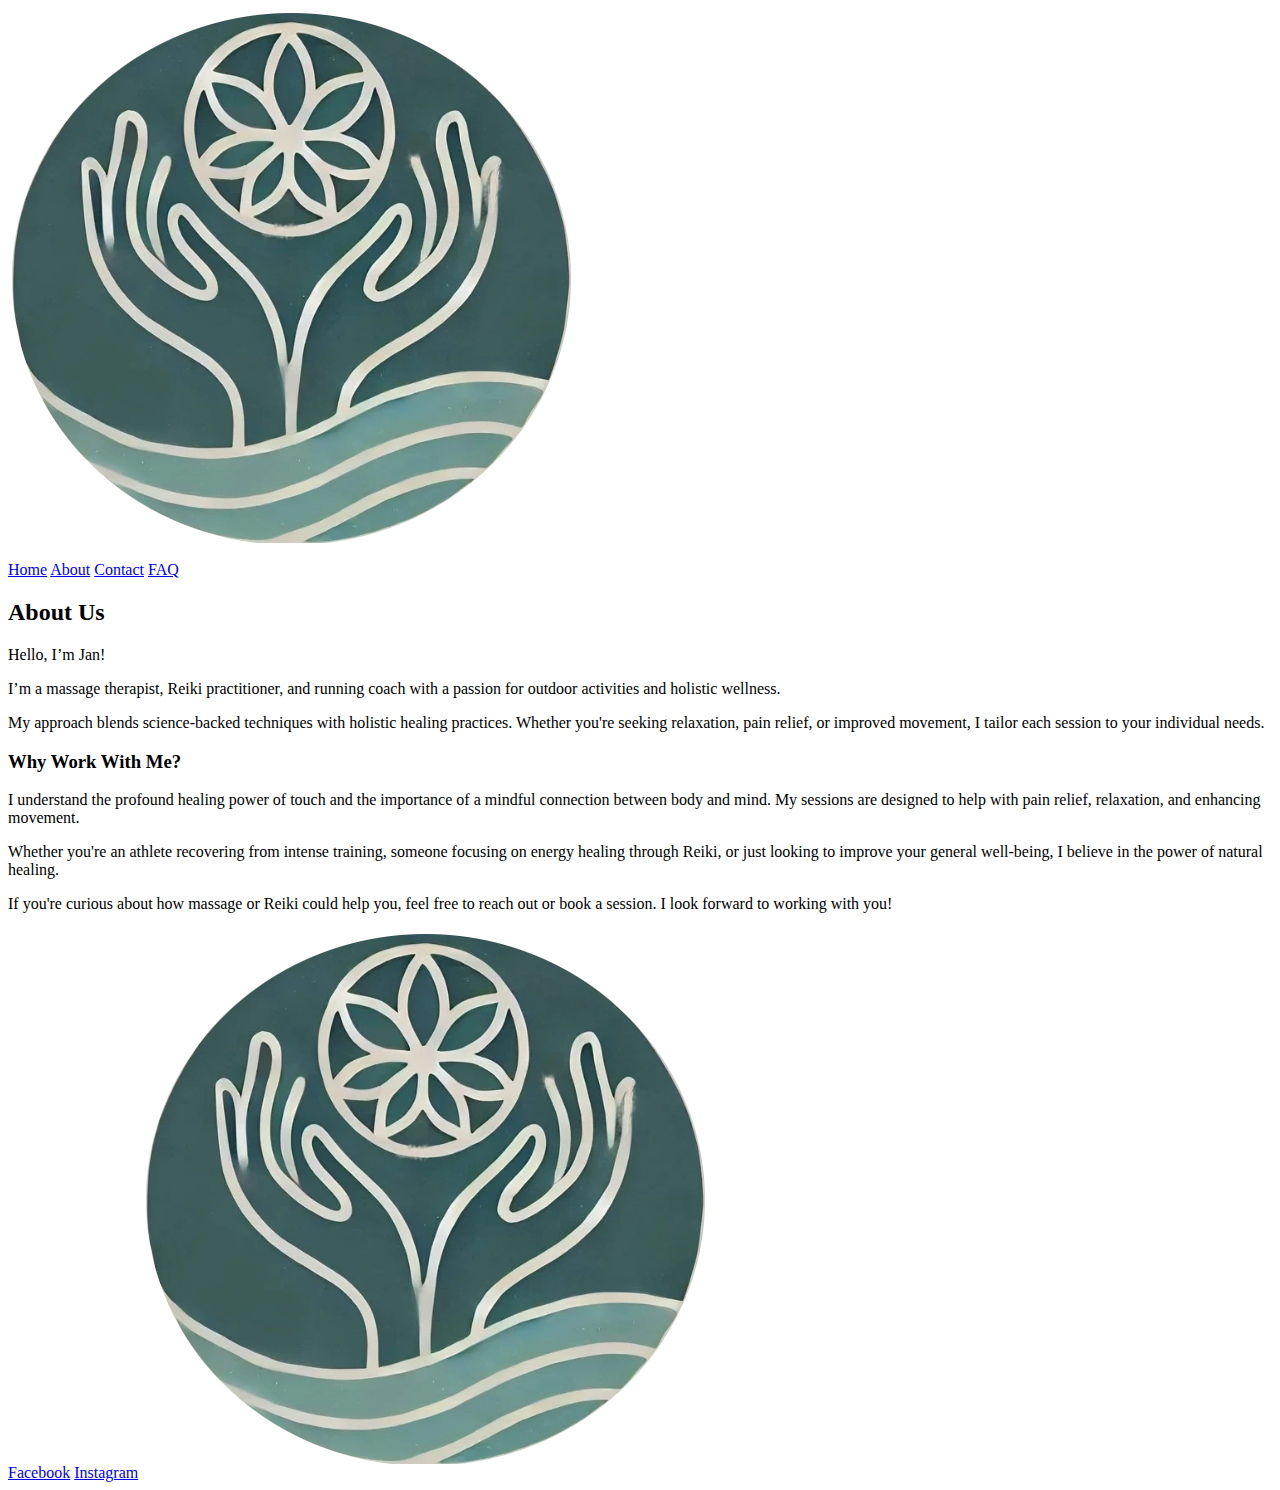
==== about.html @ 5c5024cf "first full run" ====
<!DOCTYPE html>
<html lang="en">
<head>
  <meta charset="UTF-8">
  <meta name="viewport" content="width=device-width, initial-scale=1.0">
  <title>About Us - Histon Massage</title>
  <link rel="stylesheet" href="about.css">
</head>
<body>
  <header>
    <a href="index.html">
      <img src="images/Logo.PNG" alt="Histon Massage Logo" class="logo">
    </a>
    <nav>
      <a href="index.html">Home</a>
      <a href="about.html">About</a>
      <a href="contact.html">Contact</a>
      <a href="faq.html">FAQ</a>
    </nav>
  </header>

  <section>
    <h2>About Us</h2>
    <p>Hello, I’m Jan!</p>
    <p>I’m a massage therapist, Reiki practitioner, and running coach with a passion for outdoor activities and holistic wellness.</p>
    <p>My approach blends science-backed techniques with holistic healing practices. Whether you're seeking relaxation, pain relief, or improved movement, I tailor each session to your individual needs.</p>
    <h3>Why Work With Me?</h3>
    <p>I understand the profound healing power of touch and the importance of a mindful connection between body and mind. My sessions are designed to help with pain relief, relaxation, and enhancing movement.</p>
    <p>Whether you're an athlete recovering from intense training, someone focusing on energy healing through Reiki, or just looking to improve your general well-being, I believe in the power of natural healing.</p>
    <p>If you're curious about how massage or Reiki could help you, feel free to reach out or book a session. I look forward to working with you!</p>
  </section>

  <footer>
    <a href="https://www.facebook.com/people/Histon-Massage-and-Holistic-Care/61568344555885/" target="_blank">Facebook</a>
    <a href="https://instagram.com" target="_blank">Instagram</a>
    <img src="images/Logo.PNG" alt="Histon Massage Logo">
  </footer>
</body>
</html>
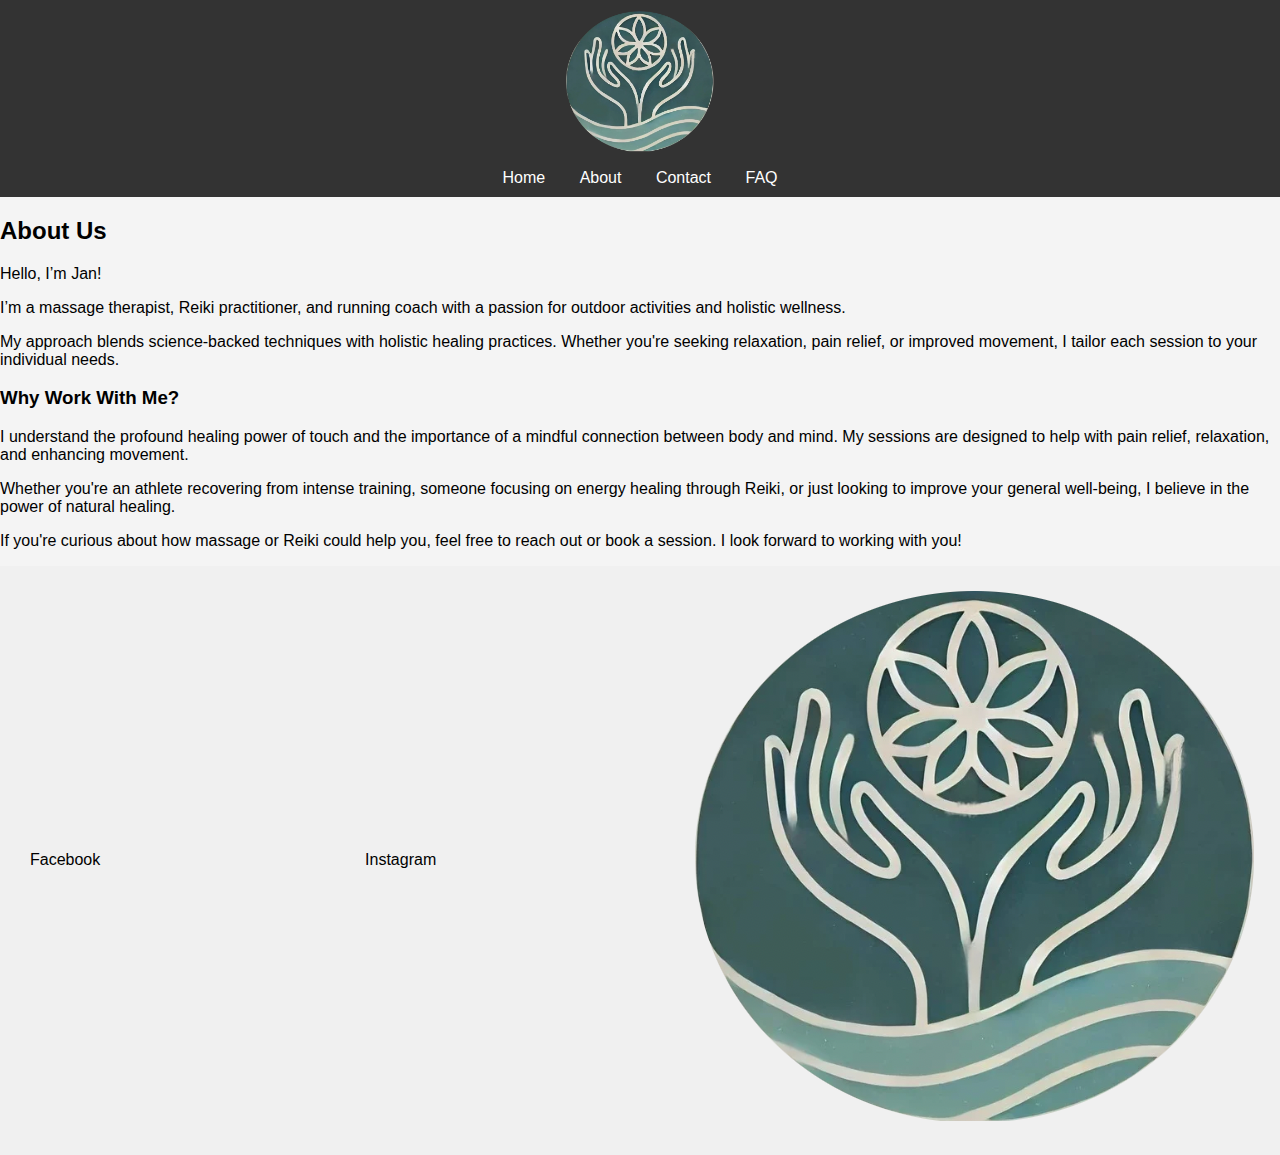
==== commit cd762358: "tester" ====
--- a/about.html
+++ b/about.html
@@ -4,7 +4,7 @@
   <meta charset="UTF-8">
   <meta name="viewport" content="width=device-width, initial-scale=1.0">
   <title>About Us - Histon Massage</title>
-  <link rel="stylesheet" href="about.css">
+  <link rel="stylesheet" href="css/about.css">
 </head>
 <body>
   <header>
--- a/css/about.css
+++ b/css/about.css
@@ -0,0 +1,75 @@
+/* Common styling similar to style.css */
+body {
+    font-family: Arial, sans-serif;
+    margin: 0;
+    padding: 0;
+    background-color: #f4f4f4;
+  }
+  
+  header {
+    background-color: #333;
+    color: white;
+    padding: 10px;
+    text-align: center;
+  }
+  
+  header img {
+    width: 150px;
+    height: auto;
+  }
+  
+  nav {
+    margin-top: 10px;
+  }
+  
+  nav a {
+    color: white;
+    margin: 0 15px;
+    text-decoration: none;
+  }
+  
+  nav a:hover {
+    text-decoration: underline;
+  }
+  
+  .about {
+    padding: 50px;
+    text-align: center;
+  }
+  
+  /* Footer styles */
+  footer {
+    background-color: #f0f0f0;
+    color: black;
+    padding: 20px;
+    display: flex;
+    justify-content: space-between;
+    align-items: center;
+  }
+  
+  footer .left {
+    display: flex;
+    flex-direction: column;
+  }
+  
+  footer .right {
+    display: flex;
+    align-items: center;
+  }
+  
+  footer .right img {
+    width: 100px;
+    height: auto;
+    margin-left: 20px;
+  }
+  
+  footer a {
+    color: black;
+    text-decoration: none;
+    margin: 0 10px;
+  }
+  
+  footer a:hover {
+    text-decoration: underline;
+  }
+  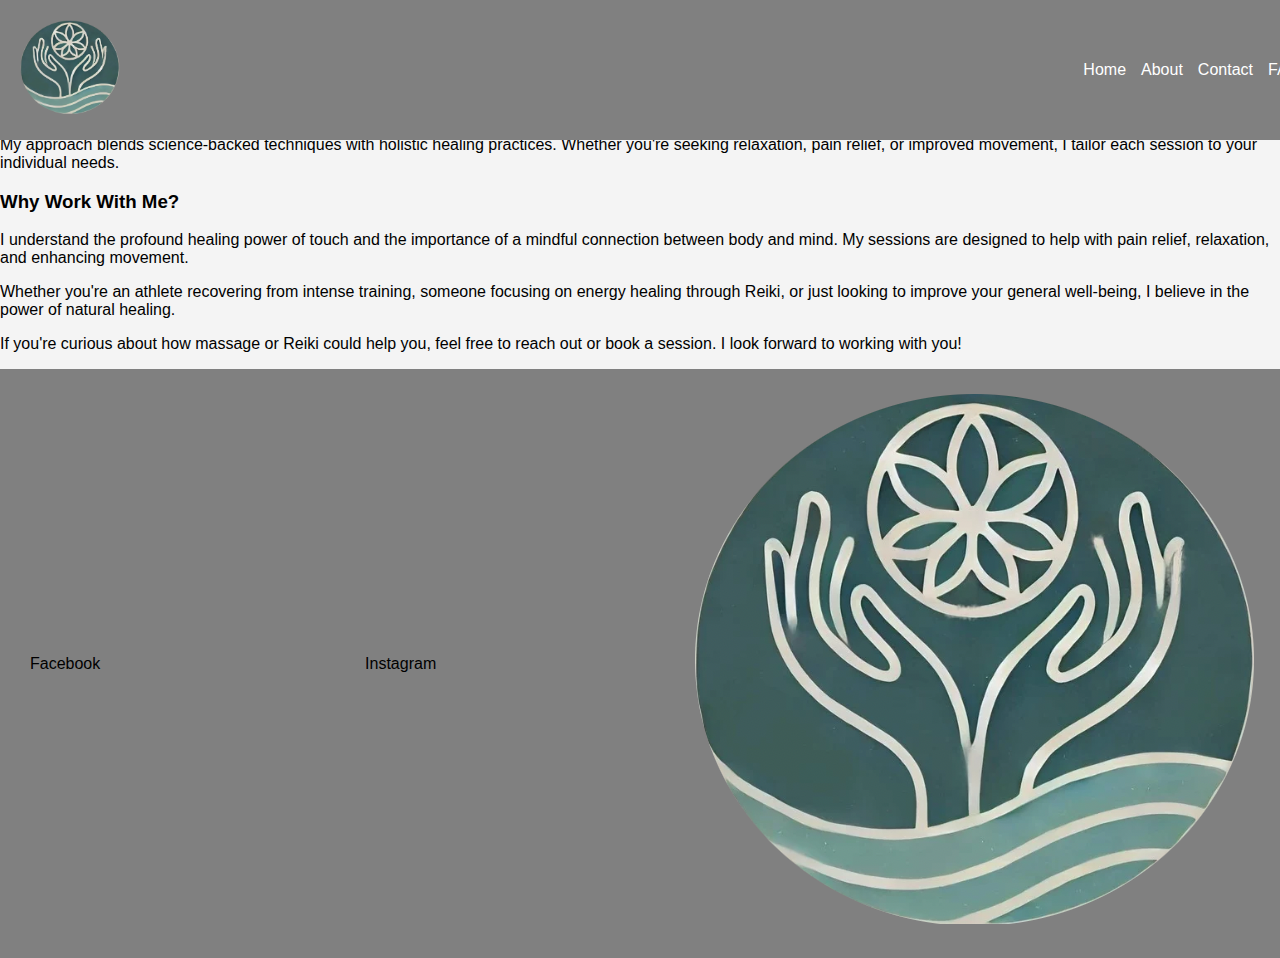
==== commit 3e55cf6d: "updated style." ====
--- a/about.html
+++ b/about.html
@@ -4,7 +4,7 @@
   <meta charset="UTF-8">
   <meta name="viewport" content="width=device-width, initial-scale=1.0">
   <title>About Us - Histon Massage</title>
-  <link rel="stylesheet" href="css/about.css">
+  <link rel="stylesheet" href="css/style.css">
 </head>
 <body>
   <header>
--- a/css/style.css
+++ b/css/style.css
@@ -0,0 +1,124 @@
+body {
+  font-family: Arial, sans-serif;
+  margin: 0;
+  padding: 0;
+  background-color: #f4f4f4;
+}
+
+header {
+  background-color: #808080; /* Grey */
+  color: white;
+  padding: 20px;
+  display: flex;
+  justify-content: space-between; /* Space between logo/nav and button */
+  align-items: center;
+  position: fixed;
+  width: 100%;
+  top: 0;
+  z-index: 1000;
+  transition: padding 0.3s;
+}
+
+header.large {
+  padding: 20px;
+}
+
+.header-left {
+  display: flex;
+  align-items: center;
+}
+
+header .logo {
+  width: 100px; /* Initial large size of the logo */
+  height: auto;
+  transition: width 0.3s;
+  margin-right: 20px; /* Add space between logo and title */
+}
+
+header.small .logo {
+  width: 50px; /* Smaller size of the logo when scrolling */
+}
+
+.header-title {
+  font-size: 24px; /* Adjust the font size as needed */
+  margin: 0;
+}
+
+nav {
+  display: flex;
+  gap: 15px; /* Add gap between navigation links */
+}
+
+nav a {
+  color: white;
+  text-decoration: none;
+}
+
+nav a:hover {
+  text-decoration: underline;
+}
+
+.book-now-button {
+  background-color: #333; /* Dark grey color */
+  color: white;
+  padding: 10px 20px;
+  text-decoration: none;
+  border-radius: 5px;
+  transition: background-color 0.3s;
+  margin-left: 20px; /* Add space between nav and button */
+  margin-right: 10px; /* Add space between button and side of page */}
+
+.book-now-button:hover {
+  background-color: #555; /* Slightly lighter dark grey */
+}
+
+footer {
+  background-color: #808080; /* Grey */
+  color: black;
+  padding: 20px;
+  display: flex;
+  justify-content: space-between;
+  align-items: center;
+}
+
+footer .left {
+  display: flex;
+  flex-direction: column;
+}
+
+footer .right {
+  display: flex;
+  align-items: center;
+}
+
+footer .right img {
+  width: 30px; /* Adjust size of the logo */
+  height: auto;
+  margin-left: 20px;
+}
+
+footer a {
+  color: black;
+  text-decoration: none;
+  margin: 0 10px;
+}
+
+footer a:hover {
+  text-decoration: underline;
+}
+
+.home {
+  text-align: center;
+  padding: 50px;
+  margin-top: 100px; /* Add margin to avoid content being hidden behind fixed header */
+}
+
+.home-image {
+  width: 50%;
+  margin: 20px auto;
+}
+
+img {
+  max-width: 100%;
+  height: auto;
+}
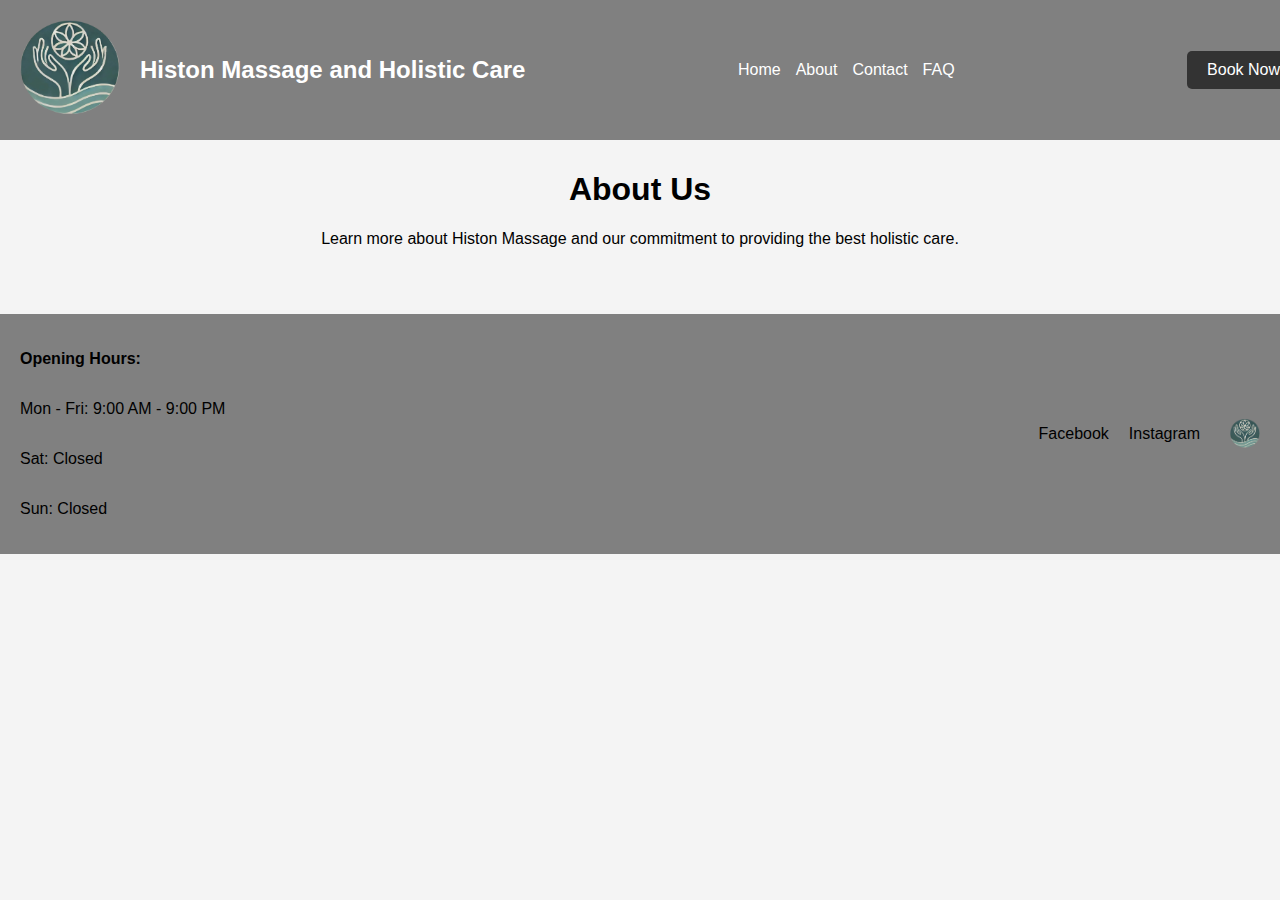
==== commit aa0c4b20: "big update" ====
--- a/about.html
+++ b/about.html
@@ -3,38 +3,59 @@
 <head>
   <meta charset="UTF-8">
   <meta name="viewport" content="width=device-width, initial-scale=1.0">
-  <title>About Us - Histon Massage</title>
+  <title>About - Histon Massage</title>
   <link rel="stylesheet" href="css/style.css">
 </head>
 <body>
-  <header>
-    <a href="index.html">
-      <img src="images/Logo.PNG" alt="Histon Massage Logo" class="logo">
-    </a>
+  <header class="large">
+    <div class="header-left">
+      <a href="index.html">
+        <img src="images/Logo.PNG" alt="Histon Massage Logo" class="logo">
+      </a>
+      <h1 class="header-title">Histon Massage and Holistic Care</h1>
+    </div>
     <nav>
       <a href="index.html">Home</a>
       <a href="about.html">About</a>
       <a href="contact.html">Contact</a>
       <a href="faq.html">FAQ</a>
     </nav>
+    <a href="contact.html" class="book-now-button">Book Now</a>
   </header>
 
-  <section>
-    <h2>About Us</h2>
-    <p>Hello, I’m Jan!</p>
-    <p>I’m a massage therapist, Reiki practitioner, and running coach with a passion for outdoor activities and holistic wellness.</p>
-    <p>My approach blends science-backed techniques with holistic healing practices. Whether you're seeking relaxation, pain relief, or improved movement, I tailor each session to your individual needs.</p>
-    <h3>Why Work With Me?</h3>
-    <p>I understand the profound healing power of touch and the importance of a mindful connection between body and mind. My sessions are designed to help with pain relief, relaxation, and enhancing movement.</p>
-    <p>Whether you're an athlete recovering from intense training, someone focusing on energy healing through Reiki, or just looking to improve your general well-being, I believe in the power of natural healing.</p>
-    <p>If you're curious about how massage or Reiki could help you, feel free to reach out or book a session. I look forward to working with you!</p>
+  <section class="about">
+    <h1>About Us</h1>
+    <p>
+      Learn more about Histon Massage and our commitment to providing the best holistic care.
+    </p>
   </section>
 
   <footer>
-    <a href="https://www.facebook.com/people/Histon-Massage-and-Holistic-Care/61568344555885/" target="_blank">Facebook</a>
-    <a href="https://instagram.com" target="_blank">Instagram</a>
-    <img src="images/Logo.PNG" alt="Histon Massage Logo">
+    <div class="left">
+      <p><strong>Opening Hours:</strong></p>
+      <p>Mon - Fri: 9:00 AM - 9:00 PM</p>
+      <p>Sat: Closed</p>
+      <p>Sun: Closed</p>
+    </div>
+    <div class="right">
+      <a href="https://www.facebook.com/people/Histon-Massage-and-Holistic-Care/61568344555885/" target="_blank">Facebook</a>
+      <a href="https://instagram.com" target="_blank">Instagram</a>
+      <img src="images/Logo.PNG" alt="Histon Massage Logo">
+    </div>
   </footer>
+
+  <script>
+    window.addEventListener('scroll', function() {
+      const header = document.querySelector('header');
+      if (window.scrollY > 50) {
+        header.classList.remove('large');
+        header.classList.add('small');
+      } else {
+        header.classList.remove('small');
+        header.classList.add('large');
+      }
+    });
+  </script>
 </body>
 </html>
 
--- a/css/style.css
+++ b/css/style.css
@@ -66,7 +66,7 @@
   border-radius: 5px;
   transition: background-color 0.3s;
   margin-left: 20px; /* Add space between nav and button */
-  margin-right: 10px; /* Add space between button and side of page */}
+}
 
 .book-now-button:hover {
   background-color: #555; /* Slightly lighter dark grey */
@@ -107,7 +107,7 @@
   text-decoration: underline;
 }
 
-.home {
+.home, .faq, .contact, .about {
   text-align: center;
   padding: 50px;
   margin-top: 100px; /* Add margin to avoid content being hidden behind fixed header */
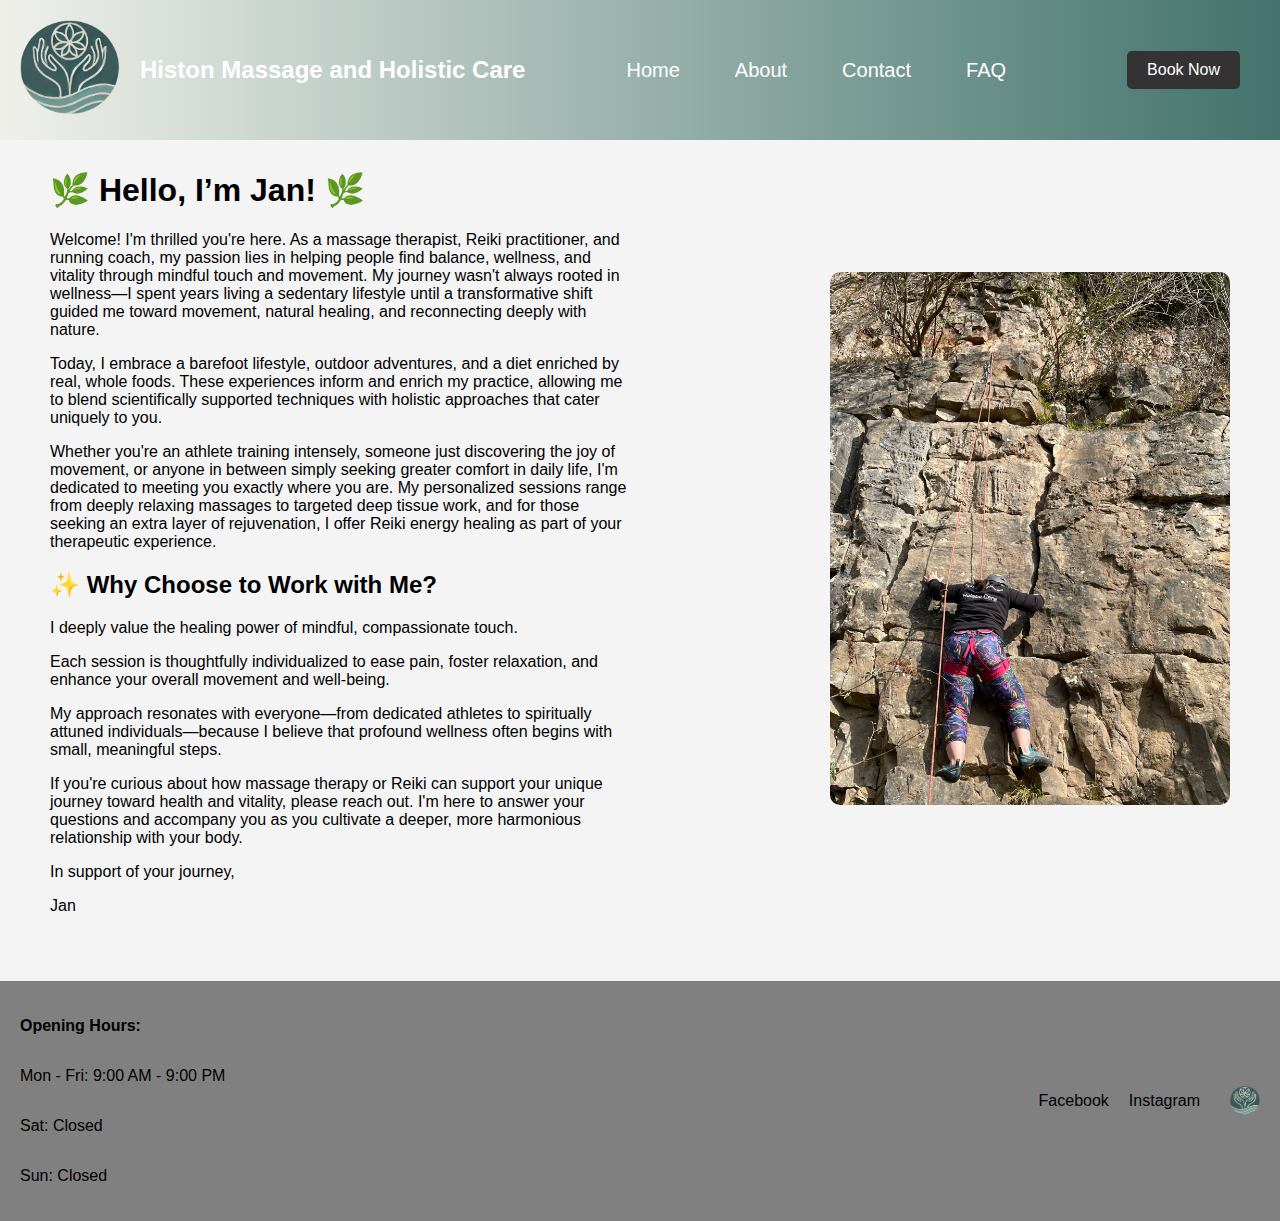
==== commit 15b62884: "about me page" ====
--- a/about.html
+++ b/about.html
@@ -24,10 +24,24 @@
   </header>
 
   <section class="about">
-    <h1>About Us</h1>
-    <p>
-      Learn more about Histon Massage and our commitment to providing the best holistic care.
-    </p>
+    <div class="about-content">
+      <div class="about-text">
+        <h1>🌿 Hello, I’m Jan! 🌿</h1>
+        <p>Welcome! I'm thrilled you're here. As a massage therapist, Reiki practitioner, and running coach, my passion lies in helping people find balance, wellness, and vitality through mindful touch and movement. My journey wasn't always rooted in wellness—I spent years living a sedentary lifestyle until a transformative shift guided me toward movement, natural healing, and reconnecting deeply with nature.</p>
+        <p>Today, I embrace a barefoot lifestyle, outdoor adventures, and a diet enriched by real, whole foods. These experiences inform and enrich my practice, allowing me to blend scientifically supported techniques with holistic approaches that cater uniquely to you.</p>
+        <p>Whether you're an athlete training intensely, someone just discovering the joy of movement, or anyone in between simply seeking greater comfort in daily life, I'm dedicated to meeting you exactly where you are. My personalized sessions range from deeply relaxing massages to targeted deep tissue work, and for those seeking an extra layer of rejuvenation, I offer Reiki energy healing as part of your therapeutic experience.</p>
+        <h2>✨ Why Choose to Work with Me?</h2>
+        <p>I deeply value the healing power of mindful, compassionate touch.</p>
+        <p>Each session is thoughtfully individualized to ease pain, foster relaxation, and enhance your overall movement and well-being.</p>
+        <p>My approach resonates with everyone—from dedicated athletes to spiritually attuned individuals—because I believe that profound wellness often begins with small, meaningful steps.</p>
+        <p>If you're curious about how massage therapy or Reiki can support your unique journey toward health and vitality, please reach out. I'm here to answer your questions and accompany you as you cultivate a deeper, more harmonious relationship with your body.</p>
+        <p>In support of your journey,</p>
+        <p>Jan</p>
+      </div>
+      <div class="about-image">
+        <img src="images/aboutme.jpg" alt="Jan">
+      </div>
+    </div>
   </section>
 
   <footer>
@@ -58,4 +72,3 @@
   </script>
 </body>
 </html>
-
--- a/css/style.css
+++ b/css/style.css
@@ -6,7 +6,7 @@
 }
 
 header {
-  background-color: #808080; /* Grey */
+  background: linear-gradient(to right, #F0F0EB, #3D6F68); /* Gradient from left to right */
   color: white;
   padding: 20px;
   display: flex;
@@ -52,6 +52,8 @@
 nav a {
   color: white;
   text-decoration: none;
+  font-size: 20px; /* Increase font size */
+  padding: 15px 20px; /* Increase padding */
 }
 
 nav a:hover {
@@ -65,11 +67,45 @@
   text-decoration: none;
   border-radius: 5px;
   transition: background-color 0.3s;
-  margin-left: 20px; /* Add space between nav and button */
+  margin-left: 20px; /* Increase space between nav and button */
+  margin-right: 60px; /* Add space between button and right side of page */
 }
 
 .book-now-button:hover {
   background-color: #555; /* Slightly lighter dark grey */
+}
+
+.contact form {
+  display: flex;
+  flex-direction: column;
+  max-width: 600px;
+  margin: 0 auto;
+}
+
+.contact label {
+  margin-top: 10px;
+  font-weight: bold;
+}
+
+.contact input, .contact textarea {
+  padding: 10px;
+  margin-top: 5px;
+  border: 1px solid #ccc;
+  border-radius: 5px;
+}
+
+.contact button {
+  background-color: #3D6F68;
+  color: white;
+  padding: 10px 20px;
+  border: none;
+  border-radius: 5px;
+  cursor: pointer;
+  margin-top: 20px;
+}
+
+.contact button:hover {
+  background-color: #2f4f4f;
 }
 
 footer {
@@ -122,3 +158,31 @@
   max-width: 100%;
   height: auto;
 }
+
+.about {
+  padding: 50px;
+  margin-top: 100px; /* Add margin to avoid content being hidden behind fixed header */
+}
+
+.about-content {
+  display: flex;
+  align-items: center;
+  justify-content: space-between;
+}
+
+.about-text {
+  flex: 1;
+  padding-right: 20px;
+  text-align: left;
+}
+
+.about-image {
+  flex: 1;
+  text-align: right;
+}
+
+.about-image img {
+  width: 100%;
+  max-width: 400px;
+  border-radius: 10px;
+}
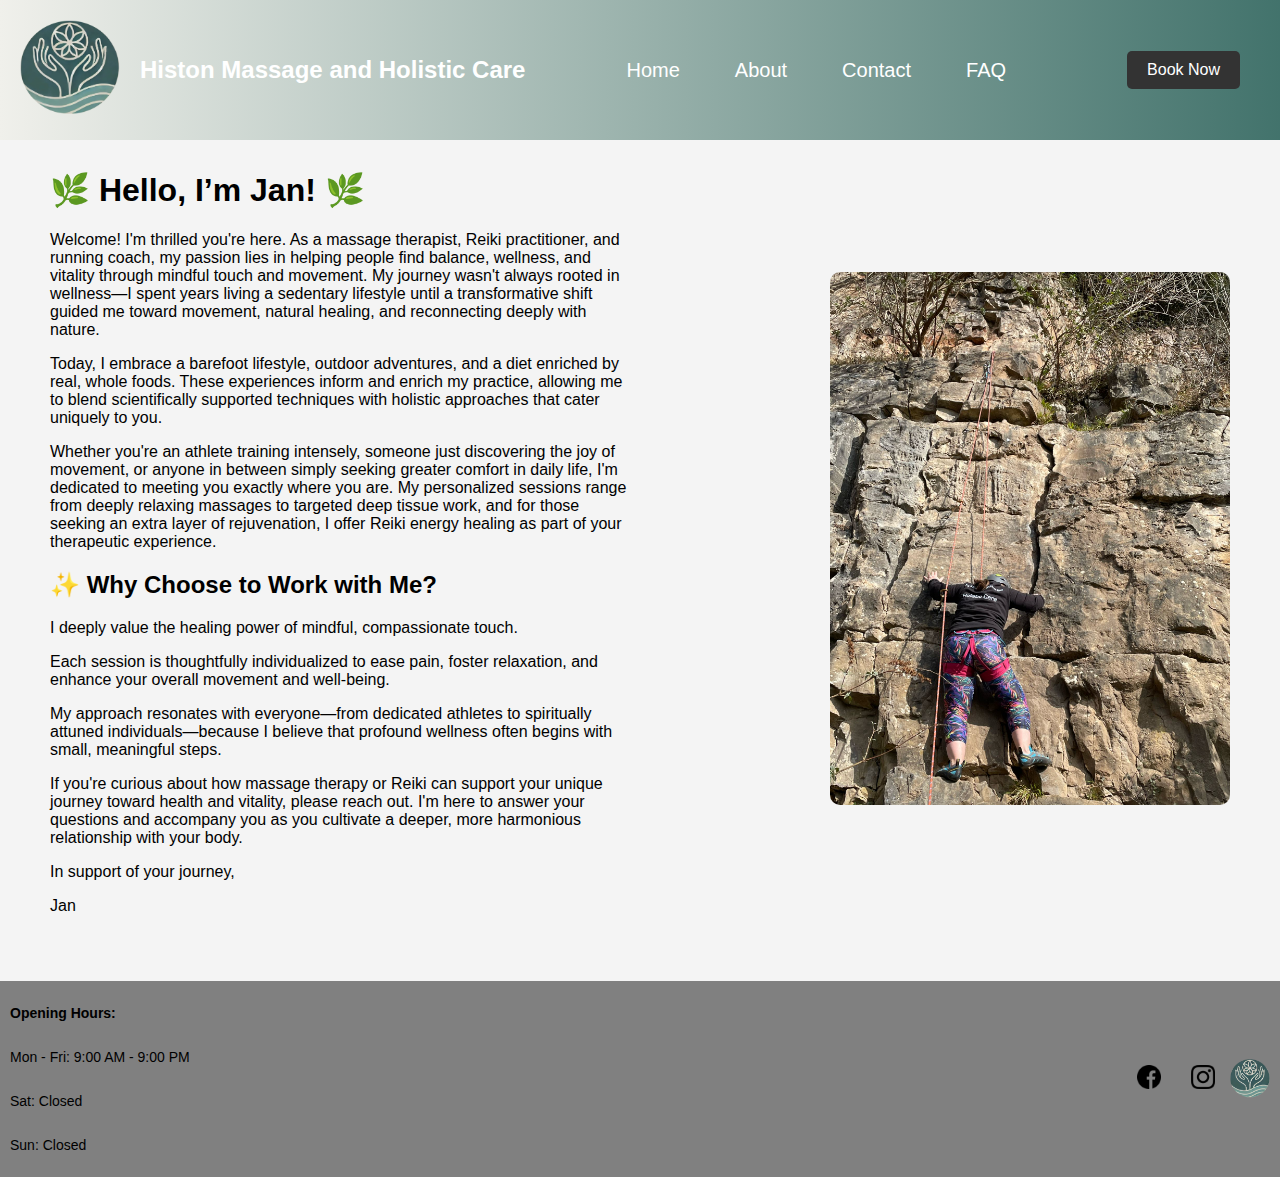
==== commit 37087ece: "run upgraded widget" ====
--- a/about.html
+++ b/about.html
@@ -52,8 +52,14 @@
       <p>Sun: Closed</p>
     </div>
     <div class="right">
-      <a href="https://www.facebook.com/people/Histon-Massage-and-Holistic-Care/61568344555885/" target="_blank">Facebook</a>
-      <a href="https://instagram.com" target="_blank">Instagram</a>
+      <div class="social-icons">
+        <a href="https://www.facebook.com/people/Histon-Massage-and-Holistic-Care/61568344555885/" target="_blank">
+          <img src="images/facebook-icon.png" alt="Facebook">
+        </a>
+        <a href="https://instagram.com/histon_massage_holistic_care/" target="_blank">
+          <img src="images/instagram-icon.png" alt="Instagram">
+        </a>
+      </div>
       <img src="images/Logo.PNG" alt="Histon Massage Logo">
     </div>
   </footer>
--- a/css/style.css
+++ b/css/style.css
@@ -111,10 +111,11 @@
 footer {
   background-color: #808080; /* Grey */
   color: black;
-  padding: 20px;
+  padding: 10px; /* Reduce padding */
   display: flex;
   justify-content: space-between;
   align-items: center;
+  font-size: 14px; /* Reduce font size */
 }
 
 footer .left {
@@ -128,19 +129,29 @@
 }
 
 footer .right img {
-  width: 30px; /* Adjust size of the logo */
+  width: 40px; /* Adjust size of the logo */
   height: auto;
-  margin-left: 20px;
+  margin-left: 10px;
 }
 
 footer a {
   color: black;
   text-decoration: none;
-  margin: 0 10px;
+  margin: 0 5px; /* Reduce margin */
 }
 
 footer a:hover {
   text-decoration: underline;
+}
+
+footer .social-icons {
+  display: flex;
+  gap: 10px;
+}
+
+footer .social-icons img {
+  width: 24px; /* Size of the social media icons */
+  height: auto;
 }
 
 .home, .faq, .contact, .about {
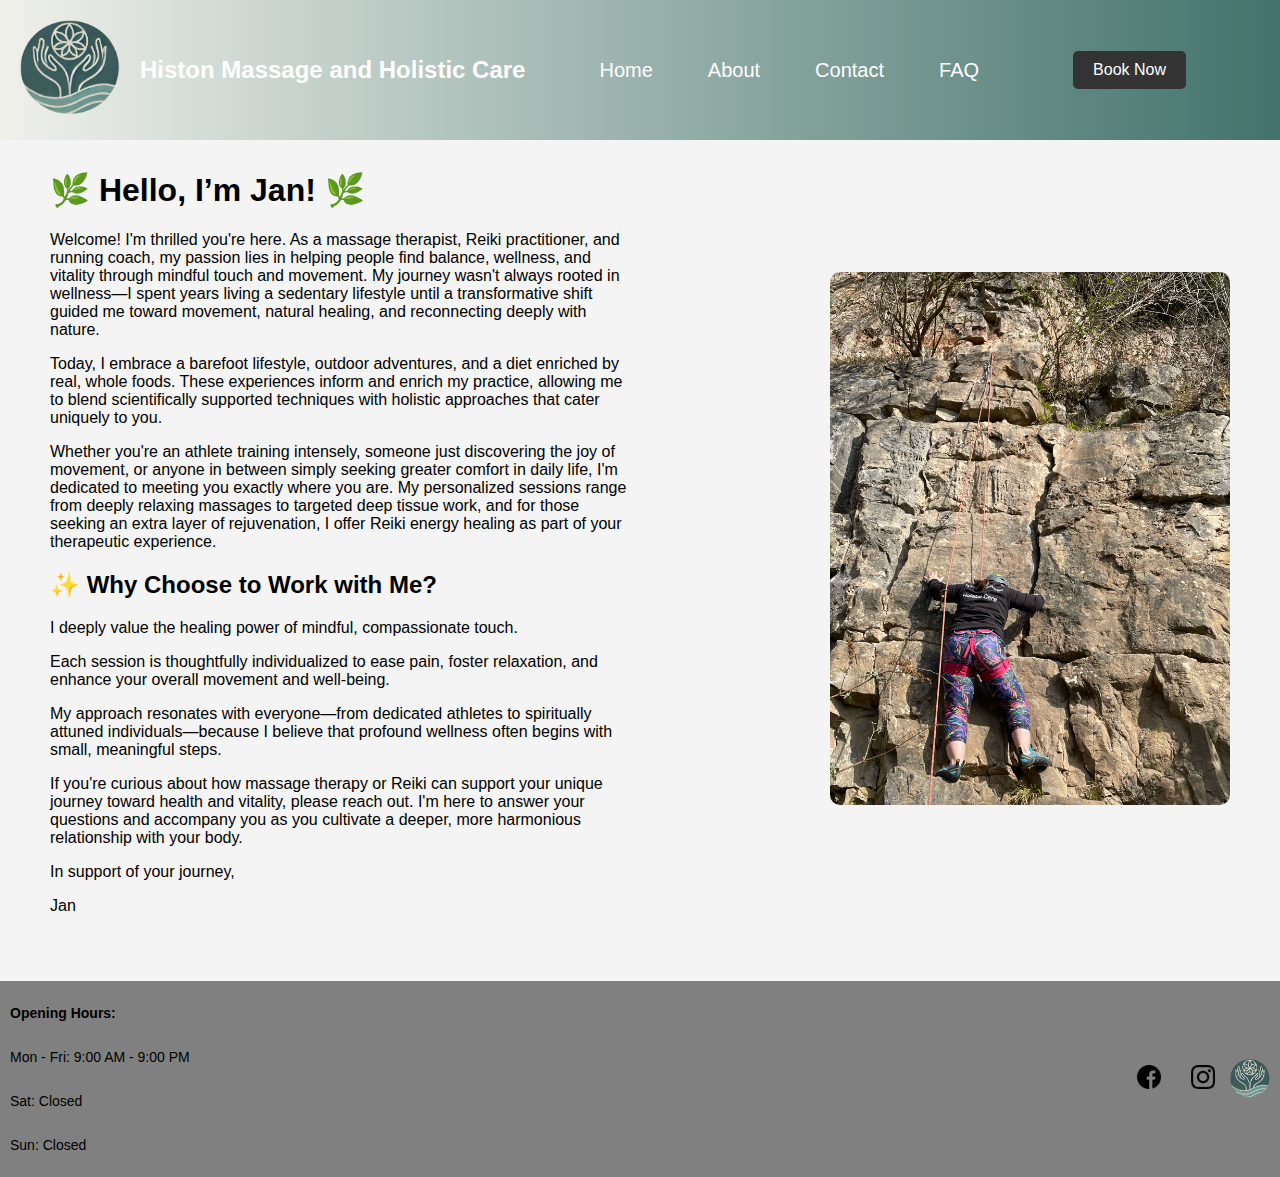
==== commit ac1bd354: "run hamburger" ====
--- a/about.html
+++ b/about.html
@@ -21,6 +21,11 @@
       <a href="faq.html">FAQ</a>
     </nav>
     <a href="contact.html" class="book-now-button">Book Now</a>
+    <div class="hamburger-menu" id="hamburger-menu">
+      <span></span>
+      <span></span>
+      <span></span>
+    </div>
   </header>
 
   <section class="about">
@@ -75,6 +80,13 @@
         header.classList.add('large');
       }
     });
+
+    const hamburgerMenu = document.getElementById('hamburger-menu');
+    const nav = document.querySelector('nav');
+
+    hamburgerMenu.addEventListener('click', () => {
+      nav.classList.toggle('open');
+    });
   </script>
 </body>
 </html>
--- a/css/style.css
+++ b/css/style.css
@@ -197,3 +197,107 @@
   max-width: 400px;
   border-radius: 10px;
 }
+
+/* Media Queries for Responsive Design */
+@media (max-width: 768px) {
+  header {
+    flex-direction: column;
+    align-items: flex-start;
+  }
+
+  .header-left {
+    flex-direction: column;
+    align-items: flex-start;
+  }
+
+  nav {
+    flex-direction: column;
+    gap: 10px;
+    display: none; /* Hide the nav by default */
+  }
+
+  nav.open {
+    display: flex; /* Show the nav when open */
+  }
+
+  .hamburger-menu {
+    display: block;
+    cursor: pointer;
+  }
+
+  .hamburger-menu span {
+    display: block;
+    width: 25px;
+    height: 3px;
+    background-color: white;
+    margin: 5px 0;
+    transition: 0.4s;
+  }
+
+  .book-now-button {
+    margin: 10px 0;
+  }
+
+  .about-content {
+    flex-direction: column;
+  }
+
+  .about-text {
+    padding-right: 0;
+    text-align: center;
+  }
+
+  .about-image {
+    text-align: center;
+  }
+
+  .about-image img {
+    max-width: 100%;
+  }
+
+  .home-image {
+    width: 100%;
+  }
+
+  .home, .faq, .contact, .about {
+    margin-top: 120px; /* Increase margin-top to avoid content being hidden behind fixed header */
+  }
+}
+
+@media (max-width: 480px) {
+  .header-title {
+    font-size: 20px;
+  }
+
+  nav a {
+    font-size: 18px;
+    padding: 10px 15px;
+  }
+
+  .book-now-button {
+    padding: 8px 15px;
+  }
+
+  .about {
+    padding: 20px;
+  }
+
+  .home, .faq, .contact, .about {
+    padding: 20px;
+    margin-top: 120px; /* Increase margin-top to avoid content being hidden behind fixed header */
+  }
+
+  .hamburger-menu {
+    display: block;
+    cursor: pointer;
+  }
+
+  .hamburger-menu span {
+    display: block;
+    width: 25px;
+    height: 3px;
+    background-color: white;
+    margin: 5px 0;
+    transition: 0.4s;
+  }
+}
